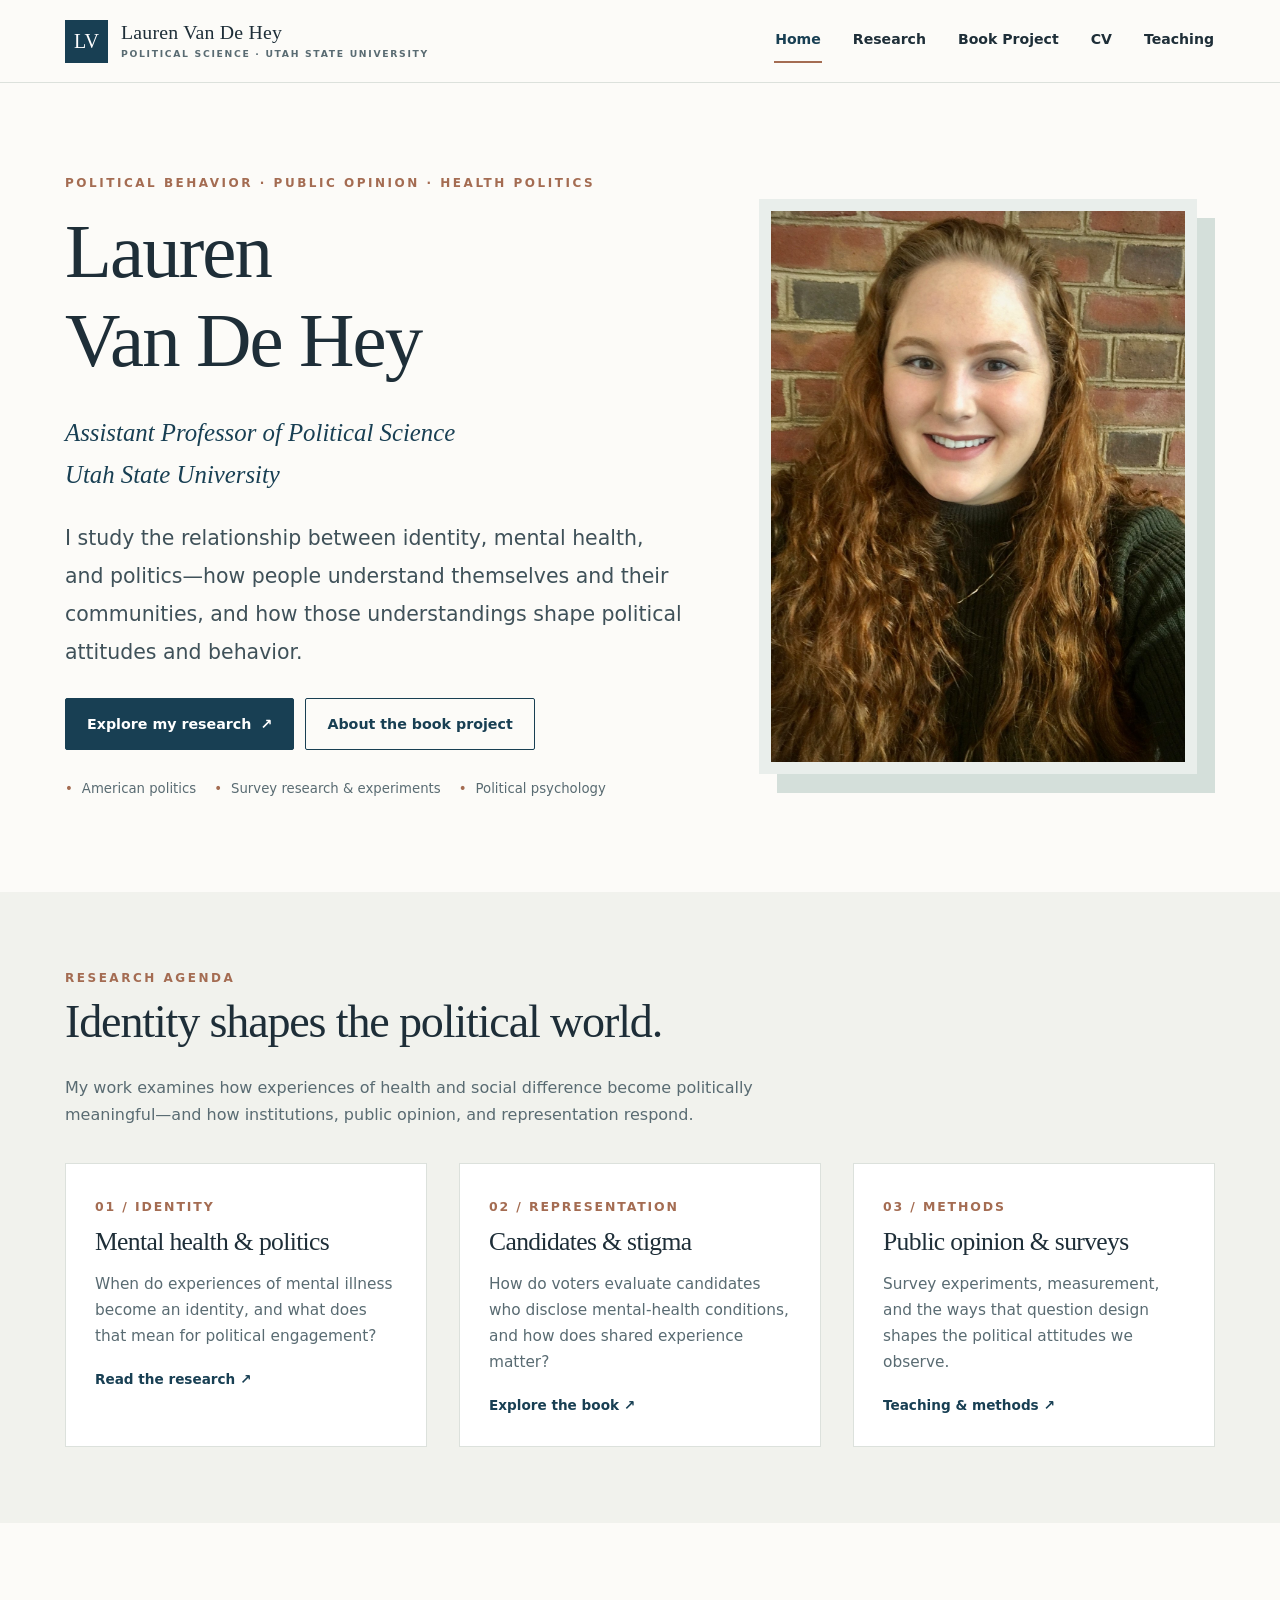
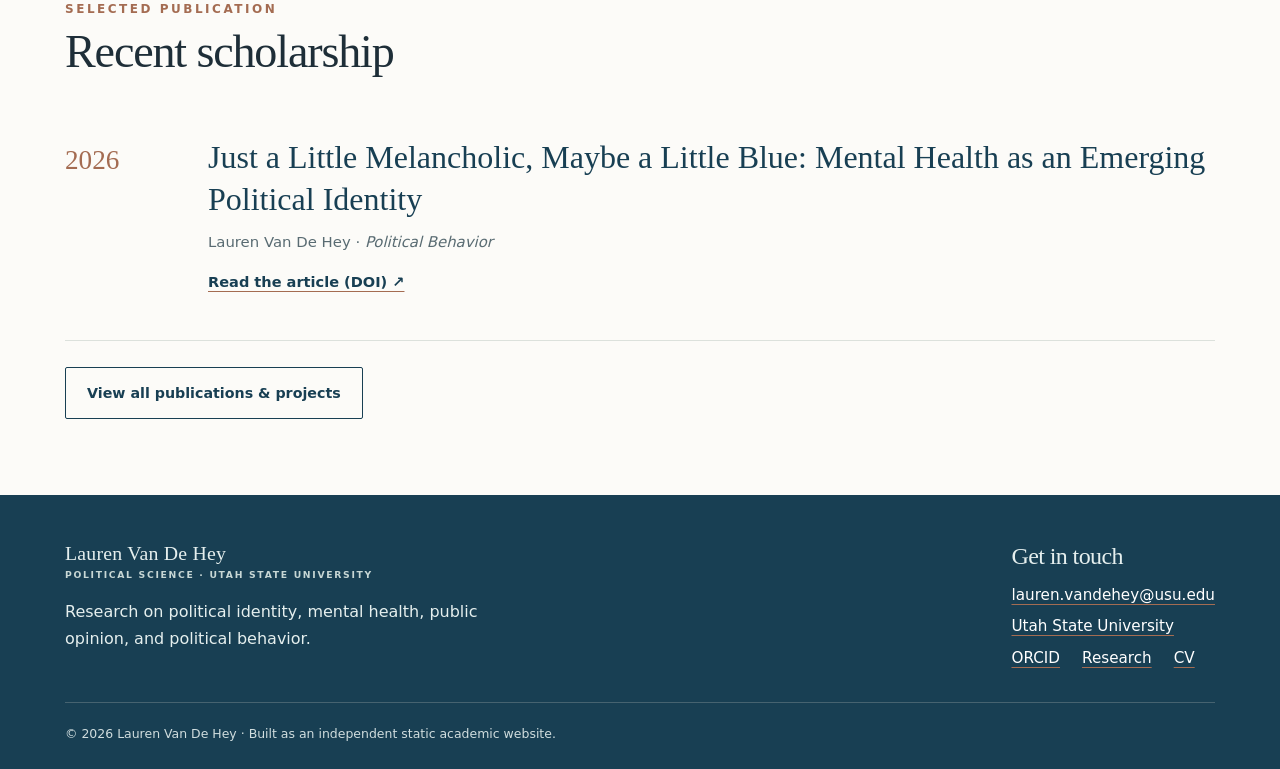
==== index.html @ f33ff1f8 "Add files via upload" ====
<!doctype html>
<html lang="en"><head>
<meta charset="utf-8"><meta name="viewport" content="width=device-width,initial-scale=1">
<title>Home | Lauren Van De Hey</title>
<meta name="description" content="Lauren Van De Hey, Assistant Professor of Political Science at Utah State University. Research on mental health, political identity, and public opinion.">
<meta name="robots" content="index,follow,max-image-preview:large">
<link rel="canonical" href="https://laurenvandehey.com/">
<meta property="og:type" content="website"><meta property="og:title" content="Home | Lauren Van De Hey"><meta property="og:description" content="Lauren Van De Hey, Assistant Professor of Political Science at Utah State University. Research on mental health, political identity, and public opinion."><meta property="og:url" content="https://laurenvandehey.com/">
<meta property="og:image" content="https://laurenvandehey.com/assets/lauren-vandehey-portrait.jpg">
<meta property="og:image:alt" content="Portrait of Lauren Van De Hey">
<meta name="twitter:card" content="summary_large_image">
<meta name="theme-color" content="#183f53">
<link rel="icon" href="assets/favicon.svg" type="image/svg+xml">
<link rel="stylesheet" href="assets/styles.css">
<script type="application/ld+json">{"@context":"https://schema.org","@type":"Person","name":"Lauren Van De Hey","jobTitle":"Assistant Professor of Political Science","affiliation":{"@type":"Organization","name":"Utah State University","url":"https://www.usu.edu/"},"url":"https://laurenvandehey.com/","image":"https://laurenvandehey.com/assets/lauren-vandehey-portrait.jpg","sameAs":["https://orcid.org/0009-0009-2300-9853"]}</script>
<script defer src="assets/site.js"></script></head><body>
<a class="skip" href="#main">Skip to main content</a>
<header class="site-header"><div class="container head-inner">
<a class="brand" href="index.html" aria-label="Lauren Van De Hey homepage"><span class="monogram">LV</span><span class="wordmark">Lauren Van De Hey<small>Political science · Utah State University</small></span></a>
<button class="menu-toggle" aria-expanded="false" aria-controls="main-nav">Menu ☰</button><nav class="nav" id="main-nav" aria-label="Main navigation"><a href="index.html" aria-current="page">Home</a>
<a href="research.html">Research</a>
<a href="book.html">Book Project</a>
<a href="cv.html">CV</a>
<a href="teaching.html">Teaching</a></nav>
</div></header><main id="main"><section class="hero"><div class="container hero-grid"><div>
<div class="eyebrow">Political behavior · Public opinion · Health politics</div>
<h1>Lauren<br>Van De Hey</h1>
<p class="tagline">Assistant Professor of Political Science<br>Utah State University</p>
<p class="lead">I study the relationship between identity, mental health, and politics—how people understand themselves and their communities, and how those understandings shape political attitudes and behavior.</p>
<div class="actions"><a href="research.html" class="button">Explore my research <span aria-hidden="true">↗</span></a><a href="book.html" class="button outline">About the book project</a></div>
<div class="hero-meta"><span>American politics</span><span>Survey research &amp; experiments</span><span>Political psychology</span></div></div>
<div class="portrait-shell"><img src="assets/lauren-vandehey-portrait.jpg" alt="Lauren Van De Hey, Assistant Professor of Political Science at Utah State University" width="1360" height="1812" loading="eager" decoding="async" fetchpriority="high"></div>
</div></section>
<section class="section tint"><div class="container"><div class="section-heading"><div class="eyebrow">Research agenda</div><h2>Identity shapes the political world.</h2><p>My work examines how experiences of health and social difference become politically meaningful—and how institutions, public opinion, and representation respond.</p></div>
<div class="columns cols3"><article class="tile"><span class="number">01 / IDENTITY</span><h3>Mental health &amp; politics</h3><p>When do experiences of mental illness become an identity, and what does that mean for political engagement?</p><a class="more" href="research.html">Read the research ↗</a></article><article class="tile"><span class="number">02 / REPRESENTATION</span><h3>Candidates &amp; stigma</h3><p>How do voters evaluate candidates who disclose mental-health conditions, and how does shared experience matter?</p><a class="more" href="book.html">Explore the book ↗</a></article><article class="tile"><span class="number">03 / METHODS</span><h3>Public opinion &amp; surveys</h3><p>Survey experiments, measurement, and the ways that question design shapes the political attitudes we observe.</p><a class="more" href="teaching.html">Teaching &amp; methods ↗</a></article></div></div></section>
<section class="section"><div class="container"><div class="section-heading"><div class="eyebrow">Selected publication</div><h2>Recent scholarship</h2></div><div class="publication"><div class="pub-year">2026</div><div><div class="pub-title">Just a Little Melancholic, Maybe a Little Blue: Mental Health as an Emerging Political Identity</div><p class="pub-authors">Lauren Van De Hey · <em>Political Behavior</em></p><p class="pub-meta"><a href="https://doi.org/10.1007/s11109-025-10118-3" target="_blank" rel="noopener noreferrer">Read the article (DOI) ↗</a></p></div></div><div class="actions"><a class="button outline" href="research.html">View all publications &amp; projects</a></div></div></section></main>
<footer class="foot"><div class="container"><div class="foot-grid"><div><div class="wordmark">Lauren Van De Hey<small>Political science · Utah State University</small></div><p style="max-width:440px;margin-top:18px">Research on political identity, mental health, public opinion, and political behavior.</p></div><div class="contact"><h3>Get in touch</h3><p><a href="mailto:lauren.vandehey@usu.edu">lauren.vandehey@usu.edu</a></p><p><a href="https://www.usu.edu/" target="_blank" rel="noopener noreferrer">Utah State University</a></p><div class="foot-links"><a href="https://orcid.org/0009-0009-2300-9853">ORCID</a><a href="research.html">Research</a><a href="cv.html">CV</a></div></div></div><div class="foot-bottom">© 2026 Lauren Van De Hey · Built as an independent static academic website.</div></div></footer>
</body></html>
---- assets/styles.css ----
/* Accessible static academic site — no fonts, packages, trackers or build process required. */
:root{--ink:#1e2e38;--blue:#183f53;--accent:#a46c52;--muted:#596b72;--paper:#fcfbf8;--cream:#f1f2ed;--edge:#dce1dc;--white:#fff;--width:1150px}
*{box-sizing:border-box}html{scroll-behavior:smooth}body{margin:0;color:var(--ink);background:var(--paper);font-family:system-ui,-apple-system,BlinkMacSystemFont,'Segoe UI',sans-serif;line-height:1.7;-webkit-font-smoothing:antialiased}
a{color:var(--blue);text-decoration-color:var(--accent);text-underline-offset:4px}a:hover{text-decoration-thickness:2px}
a:focus-visible,button:focus-visible{outline:3px solid var(--accent);outline-offset:4px}img{max-width:100%;display:block}button{font:inherit}h1,h2,h3,.wordmark,.quote{font-family:Georgia,'Times New Roman',serif;font-weight:400;line-height:1.15}h1,h2,h3{letter-spacing:-.025em}h1{font-size:clamp(3rem,6vw,5.75rem);margin:.2em 0 .35em}h2{font-size:clamp(2rem,3.6vw,3.25rem);margin:.15em 0 .55em}h3{font-size:clamp(1.35rem,2vw,1.8rem);margin:.3em 0 .55em}p{margin:0 0 1em}section{scroll-margin-top:110px}
.container{width:min(var(--width),calc(100% - 48px));margin-inline:auto}.skip{position:absolute;left:10px;top:-100px;z-index:500;background:var(--white);padding:10px}.skip:focus{top:10px}.site-header{position:sticky;top:0;background:rgba(252,251,248,.96);border-bottom:1px solid var(--edge);z-index:100;backdrop-filter:blur(16px)}.head-inner{min-height:82px;display:flex;align-items:center;justify-content:space-between;gap:22px}.brand{display:flex;align-items:center;gap:13px;text-decoration:none;color:var(--ink)}.monogram{width:43px;height:43px;display:grid;place-items:center;background:var(--blue);color:white;font-family:Georgia,serif;font-size:20px}.wordmark{font-size:1.24rem;line-height:1.1;letter-spacing:.01em}.wordmark small{display:block;font-family:system-ui,sans-serif;font-size:.58rem;letter-spacing:.18em;text-transform:uppercase;font-weight:650;color:var(--muted);margin-top:5px}.nav{display:flex;gap:clamp(12px,2.6vw,30px);align-items:center}.nav a{font-size:.88rem;font-weight:600;text-decoration:none;color:var(--ink);white-space:nowrap;padding:9px 1px;border-bottom:2px solid transparent}.nav a[aria-current=page],.nav a:hover{color:var(--blue);border-color:var(--accent)}.menu-toggle{display:none;border:1px solid var(--edge);padding:9px 12px;border-radius:5px;background:var(--paper);color:var(--ink)}
.eyebrow{font-size:.75rem;letter-spacing:.21em;font-weight:750;color:var(--accent);text-transform:uppercase}.lead{font-size:clamp(1.06rem,1.7vw,1.28rem);line-height:1.85;color:#3f5159;max-width:660px}.actions{display:flex;gap:11px;flex-wrap:wrap;margin-top:26px}.button{display:inline-flex;align-items:center;justify-content:center;gap:9px;padding:13px 21px;border-radius:2px;border:1px solid var(--blue);color:white;background:var(--blue);font-weight:650;font-size:.89rem;text-decoration:none;cursor:pointer}.button.outline{color:var(--blue);background:transparent}.button:hover{filter:brightness(1.12)}.hero{padding:clamp(46px,7vw,104px) 0 92px}.hero-grid{display:grid;grid-template-columns:minmax(0,1.15fr) minmax(280px,.85fr);align-items:center;gap:clamp(35px,6vw,85px)}.hero h1{max-width:640px}.hero .tagline{margin:0 0 24px;color:var(--blue);font-family:Georgia,serif;font-style:italic;font-size:clamp(1.2rem,2.1vw,1.55rem)}.portrait-shell{background:#dfe6e5;position:relative;border:12px solid #e9eeeb;box-shadow:18px 19px 0 #d4dfda;margin-right:18px;min-height:480px}.portrait-shell img{width:100%;height:100%;min-height:455px;object-fit:cover;object-position:center 18%}.portrait-label{position:absolute;bottom:0;left:0;right:0;padding:11px;background:rgba(24,63,83,.91);color:white;font-size:.72rem;letter-spacing:.025em;text-align:center}.hero-meta{display:flex;flex-wrap:wrap;gap:18px;margin-top:28px;font-size:.83rem;color:var(--muted)}.hero-meta span:before{content:'•';color:var(--accent);margin-right:9px}
.section{padding:76px 0}.section.tint{background:var(--cream)}.section-heading{max-width:770px;margin-bottom:35px}.section-heading p{color:var(--muted)}.intro{padding:76px 0 52px;border-bottom:1px solid var(--edge)}.intro h1{font-size:clamp(2.9rem,5.4vw,5rem)}.intro .lead{max-width:840px}.columns{display:grid;grid-template-columns:1fr 1fr;gap:32px}.cols3{grid-template-columns:repeat(3,1fr)}.tile{border:1px solid var(--edge);background:var(--white);padding:28px 29px;min-width:0}.tile .number{font:600 .78rem system-ui,sans-serif;color:var(--accent);letter-spacing:.15em}.tile p{color:var(--muted);font-size:.96rem}.more{font-size:.85rem;font-weight:750;text-decoration:none}.publication{border-bottom:1px solid var(--edge);padding:23px 0 30px;display:grid;grid-template-columns:115px minmax(0,1fr);gap:28px}.publication:first-child{border-top:1px solid var(--edge)}.pub-year{color:var(--accent);font-family:Georgia,serif;font-size:1.7rem}.pub-title{font:400 clamp(1.4rem,2.8vw,2rem)/1.3 Georgia,serif;color:var(--blue);margin-bottom:10px}.pub-authors{font-size:.93rem;color:var(--muted)}.pub-meta{font-size:.91rem;margin-top:11px}.pub-meta a{font-weight:650}.list-clean{list-style:none;margin:0;padding:0}.work{border-left:3px solid var(--accent);padding:7px 0 8px 23px;margin:0 0 27px}.work h3{font-size:1.42rem;margin:0 0 6px}.work p{max-width:780px;color:var(--muted);margin:0}.chapter{display:grid;grid-template-columns:95px minmax(0,1fr);gap:22px;border-top:1px solid var(--edge);padding:31px 0}.chapter .num{font:400 2.1rem Georgia,serif;color:var(--accent)}.chapter p{color:var(--muted);max-width:830px}.note{border-left:3px solid var(--accent);background:#fff;padding:20px 25px;margin:28px 0}.quote{font-size:clamp(1.5rem,2.6vw,2.15rem);color:var(--blue);border-left:3px solid var(--accent);padding-left:24px;max-width:850px;margin:24px 0 8px}.cv-section{margin:0 0 45px}.cv-section h2{font-size:1.85rem;border-bottom:1px solid var(--edge);padding-bottom:15px}.cv-row{display:grid;grid-template-columns:115px 1fr;gap:20px;padding:13px 0}.cv-date{font-weight:700;color:var(--muted);font-size:.91rem}.cv-row strong{font-size:1.01rem}.muted{color:var(--muted)}.quiet-list{padding-left:1.25rem;color:var(--muted)}.quiet-list li{padding-bottom:9px}.foot{background:var(--blue);color:#e5efee;padding:48px 0 25px;margin-top:0}.foot-grid{display:flex;justify-content:space-between;gap:30px;align-items:start}.foot a{color:white}.foot .wordmark small{color:#c7d7d5}.foot-bottom{border-top:1px solid #466370;padding-top:20px;margin-top:30px;font-size:.78rem;color:#d0ddde}.foot-links{display:flex;gap:22px;flex-wrap:wrap}.contact{font-size:.95rem}.contact h3{margin:0 0 12px;font-size:1.5rem}.contact p{margin-bottom:6px}.breadcrumbs{font-size:.8rem;color:var(--muted);margin-bottom:8px}.breadcrumbs a{text-decoration:none} .chips{display:flex;flex-wrap:wrap;gap:9px}.chip{padding:5px 12px;border:1px solid #bfcac8;border-radius:50px;font-size:.8rem;color:var(--blue)}
@media(max-width:790px){.head-inner{min-height:72px}.menu-toggle{display:block}.nav{display:none;position:absolute;top:72px;left:0;right:0;background:var(--paper);padding:14px 24px 20px;border-bottom:1px solid var(--edge);box-shadow:0 10px 24px #172e3216;flex-direction:column;align-items:stretch;gap:0}.nav.open{display:flex}.nav a{padding:12px 3px}.hero-grid{grid-template-columns:1fr;gap:38px}.portrait-shell{max-width:470px;margin:0 auto 15px;width:calc(100% - 20px)}.portrait-shell,.portrait-shell img{min-height:300px}.columns,.cols3{grid-template-columns:1fr}.foot-grid{flex-direction:column}.section{padding:56px 0}.hero{padding:49px 0 66px}}
@media(max-width:520px){.container{width:calc(100% - 34px)}.wordmark{font-size:1.05rem}.wordmark small{font-size:.51rem}.monogram{width:36px;height:36px}.hero h1{font-size:3.1rem}.portrait-shell{border-width:7px}.portrait-shell img{min-height:370px}.publication,.chapter,.cv-row{grid-template-columns:1fr;gap:4px}.pub-year{font-size:1.25rem}.tile{padding:22px}.foot-links{gap:14px}}
@media print{.site-header,.menu-toggle,.actions,.foot,.portrait-label{display:none!important}body{color:black;background:white}.container{width:100%}.intro,.section{padding:15px 0}.tile{break-inside:avoid}.cv-section{break-inside:avoid}}
@media(prefers-reduced-motion:reduce){html{scroll-behavior:auto}}
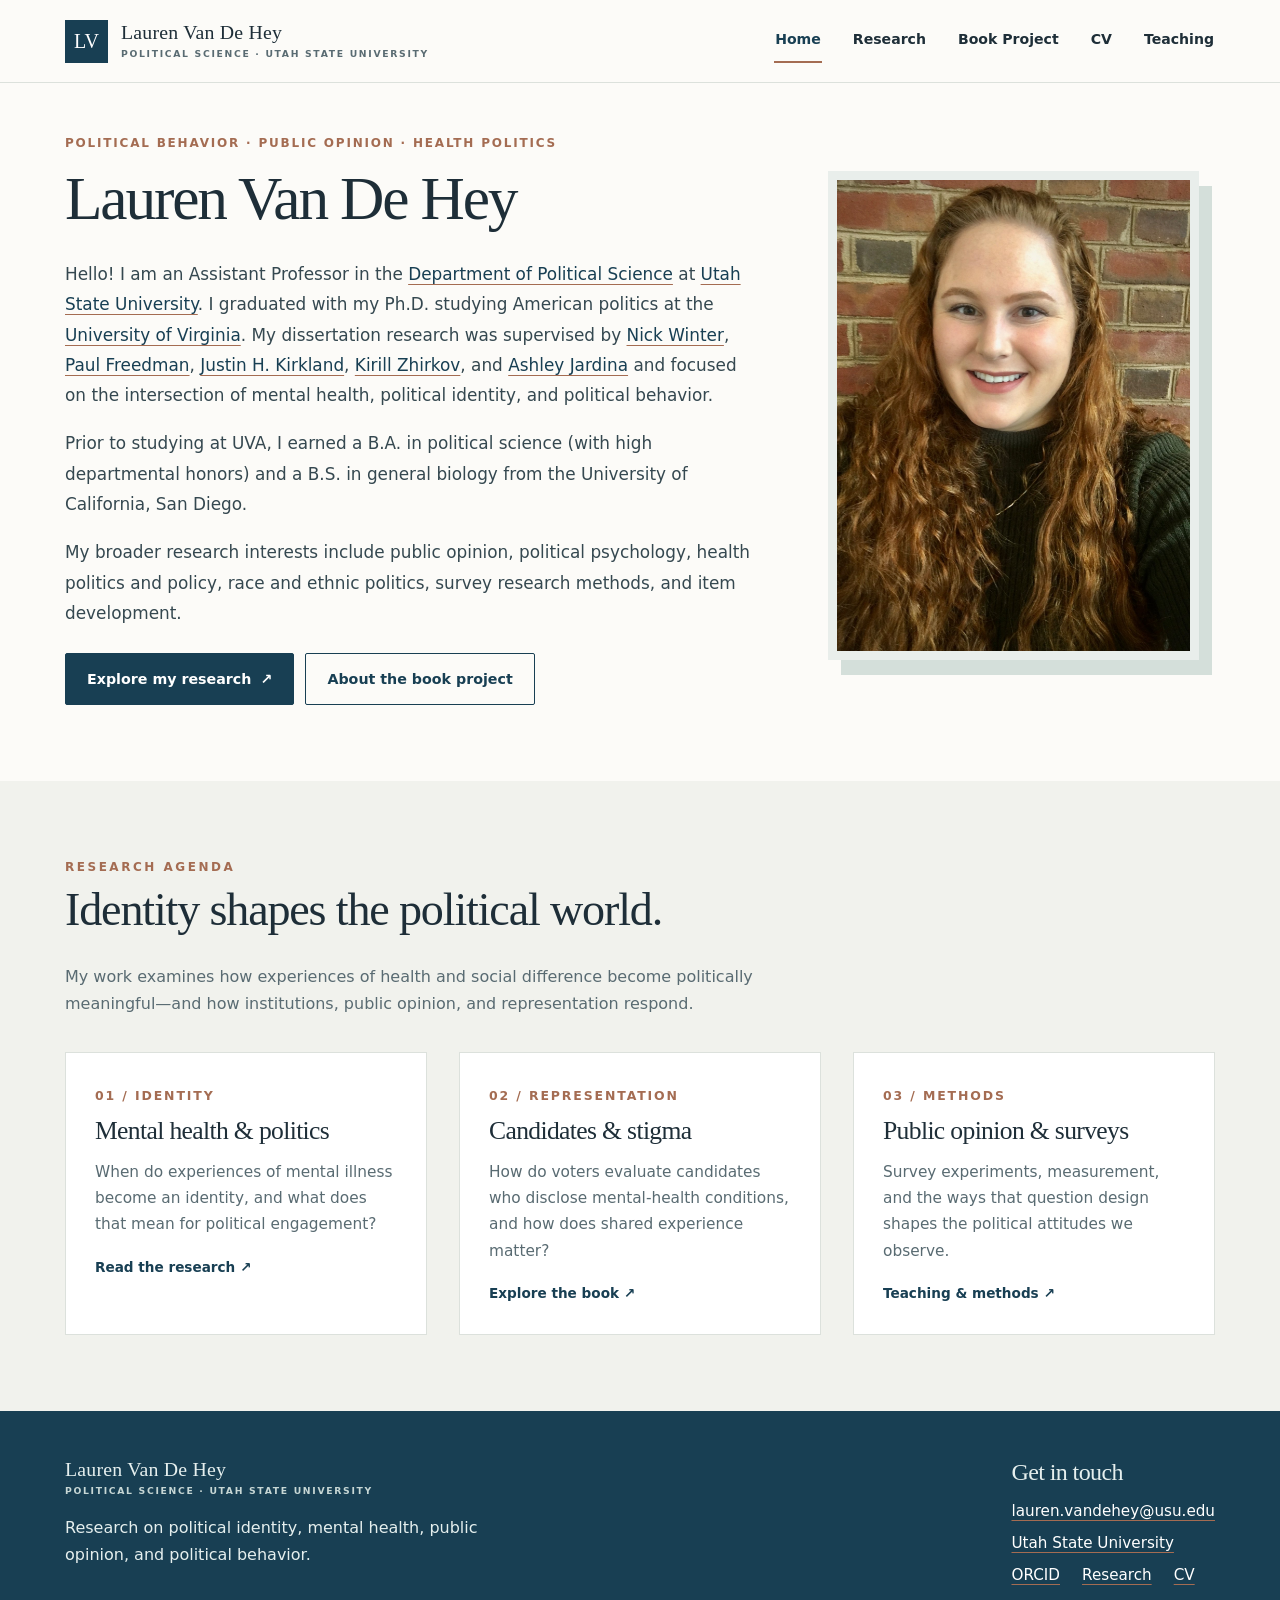
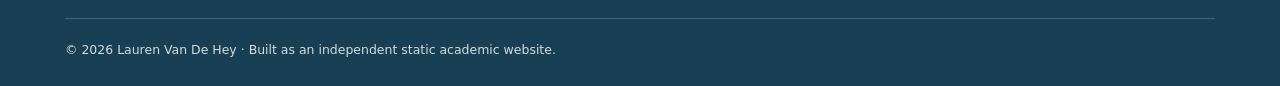
==== commit 1a069c33: "Add files via upload" ====
--- a/index.html
+++ b/index.html
@@ -22,17 +22,20 @@
 <a href="book.html">Book Project</a>
 <a href="cv.html">CV</a>
 <a href="teaching.html">Teaching</a></nav>
-</div></header><main id="main"><section class="hero"><div class="container hero-grid"><div>
+</div></header><main id="main">
+<section class="hero home-hero"><div class="container hero-grid">
+<div class="home-bio">
 <div class="eyebrow">Political behavior · Public opinion · Health politics</div>
-<h1>Lauren<br>Van De Hey</h1>
-<p class="tagline">Assistant Professor of Political Science<br>Utah State University</p>
-<p class="lead">I study the relationship between identity, mental health, and politics—how people understand themselves and their communities, and how those understandings shape political attitudes and behavior.</p>
+<h1>Lauren Van De Hey</h1>
+<div class="bio-copy"><p>Hello! I am an Assistant Professor in the <a href="https://chass.usu.edu/political-science/">Department of Political Science</a> at <a href="https://www.usu.edu/">Utah State University</a>. I graduated with my Ph.D. studying American politics at the <a href="https://www.virginia.edu/">University of Virginia</a>. My dissertation research was supervised by <a href="https://www.nicholasjgwinter.com/">Nick Winter</a>, <a href="https://politics.virginia.edu/freedman">Paul Freedman</a>, <a href="https://jhkirkla.com/">Justin H. Kirkland</a>, <a href="https://kirillzhirkov.me/">Kirill Zhirkov</a>, and <a href="https://batten.virginia.edu/people/ashley-jardina">Ashley Jardina</a> and focused on the intersection of mental health, political identity, and political behavior.</p>
+<p>Prior to studying at UVA, I earned a B.A. in political science (with high departmental honors) and a B.S. in general biology from the University of California, San Diego.</p>
+<p>My broader research interests include public opinion, political psychology, health politics and policy, race and ethnic politics, survey research methods, and item development.</p></div>
 <div class="actions"><a href="research.html" class="button">Explore my research <span aria-hidden="true">↗</span></a><a href="book.html" class="button outline">About the book project</a></div>
-<div class="hero-meta"><span>American politics</span><span>Survey research &amp; experiments</span><span>Political psychology</span></div></div>
+</div>
 <div class="portrait-shell"><img src="assets/lauren-vandehey-portrait.jpg" alt="Lauren Van De Hey, Assistant Professor of Political Science at Utah State University" width="1360" height="1812" loading="eager" decoding="async" fetchpriority="high"></div>
 </div></section>
 <section class="section tint"><div class="container"><div class="section-heading"><div class="eyebrow">Research agenda</div><h2>Identity shapes the political world.</h2><p>My work examines how experiences of health and social difference become politically meaningful—and how institutions, public opinion, and representation respond.</p></div>
 <div class="columns cols3"><article class="tile"><span class="number">01 / IDENTITY</span><h3>Mental health &amp; politics</h3><p>When do experiences of mental illness become an identity, and what does that mean for political engagement?</p><a class="more" href="research.html">Read the research ↗</a></article><article class="tile"><span class="number">02 / REPRESENTATION</span><h3>Candidates &amp; stigma</h3><p>How do voters evaluate candidates who disclose mental-health conditions, and how does shared experience matter?</p><a class="more" href="book.html">Explore the book ↗</a></article><article class="tile"><span class="number">03 / METHODS</span><h3>Public opinion &amp; surveys</h3><p>Survey experiments, measurement, and the ways that question design shapes the political attitudes we observe.</p><a class="more" href="teaching.html">Teaching &amp; methods ↗</a></article></div></div></section>
-<section class="section"><div class="container"><div class="section-heading"><div class="eyebrow">Selected publication</div><h2>Recent scholarship</h2></div><div class="publication"><div class="pub-year">2026</div><div><div class="pub-title">Just a Little Melancholic, Maybe a Little Blue: Mental Health as an Emerging Political Identity</div><p class="pub-authors">Lauren Van De Hey · <em>Political Behavior</em></p><p class="pub-meta"><a href="https://doi.org/10.1007/s11109-025-10118-3" target="_blank" rel="noopener noreferrer">Read the article (DOI) ↗</a></p></div></div><div class="actions"><a class="button outline" href="research.html">View all publications &amp; projects</a></div></div></section></main>
+</main>
 <footer class="foot"><div class="container"><div class="foot-grid"><div><div class="wordmark">Lauren Van De Hey<small>Political science · Utah State University</small></div><p style="max-width:440px;margin-top:18px">Research on political identity, mental health, public opinion, and political behavior.</p></div><div class="contact"><h3>Get in touch</h3><p><a href="mailto:lauren.vandehey@usu.edu">lauren.vandehey@usu.edu</a></p><p><a href="https://www.usu.edu/" target="_blank" rel="noopener noreferrer">Utah State University</a></p><div class="foot-links"><a href="https://orcid.org/0009-0009-2300-9853">ORCID</a><a href="research.html">Research</a><a href="cv.html">CV</a></div></div></div><div class="foot-bottom">© 2026 Lauren Van De Hey · Built as an independent static academic website.</div></div></footer>
 </body></html>
--- a/assets/styles.css
+++ b/assets/styles.css
@@ -10,3 +10,42 @@
 @media(max-width:520px){.container{width:calc(100% - 34px)}.wordmark{font-size:1.05rem}.wordmark small{font-size:.51rem}.monogram{width:36px;height:36px}.hero h1{font-size:3.1rem}.portrait-shell{border-width:7px}.portrait-shell img{min-height:370px}.publication,.chapter,.cv-row{grid-template-columns:1fr;gap:4px}.pub-year{font-size:1.25rem}.tile{padding:22px}.foot-links{gap:14px}}
 @media print{.site-header,.menu-toggle,.actions,.foot,.portrait-label{display:none!important}body{color:black;background:white}.container{width:100%}.intro,.section{padding:15px 0}.tile{break-inside:avoid}.cv-section{break-inside:avoid}}
 @media(prefers-reduced-motion:reduce){html{scroll-behavior:auto}}
+
+
+/* November 2026: narrative-first homepage and more balanced book/teaching layouts. */
+.home-hero{padding:clamp(28px,4vw,52px) 0 clamp(48px,6vw,76px)}
+.home-hero .hero-grid{grid-template-columns:minmax(0,1.55fr) minmax(240px,.85fr);align-items:start;gap:clamp(26px,4.5vw,62px)}
+.home-bio{min-width:0;container-type:inline-size}
+.home-bio .eyebrow{letter-spacing:.15em;line-height:1.5;margin-bottom:12px}
+.home-hero h1{font-size:clamp(1.85rem,8.7cqi,4.3rem);white-space:nowrap;max-width:none;letter-spacing:-.035em;margin:0 0 26px;line-height:1.12}
+.bio-copy{font-size:clamp(1rem,1.32vw,1.11rem);line-height:1.8;max-width:690px;color:#354850}
+.bio-copy p{margin-bottom:1.05em}
+.home-hero .portrait-shell{min-height:0;max-width:390px;margin:12px 16px 20px auto;align-self:center;width:calc(100% - 16px);border:9px solid #e9eeeb;box-shadow:13px 15px 0 #d4dfda}
+.home-hero .portrait-shell img{min-height:0;width:100%;height:auto;aspect-ratio:auto;object-fit:contain}
+.home-hero .actions{margin-top:24px}
+.centered-intro{text-align:center;padding:48px 0 42px}
+.centered-intro .lead{margin:18px auto 0;max-width:780px}
+.centered-intro .breadcrumbs{margin-bottom:14px}
+.book-intro h1{max-width:900px;margin:12px auto 24px;font-size:clamp(2.4rem,4.75vw,4.3rem)}
+.book-narrative{padding:48px 0 70px}
+.reading-column{max-width:800px}
+.reading-column>h2,.book-section-heading{text-align:center}
+.book-section-heading{margin:52px 0 26px}
+.book-chapter{border-top:1px solid var(--edge);padding:32px 0 22px}
+.book-chapter h3{text-align:center;margin:8px auto 22px;font-size:clamp(1.55rem,2.5vw,2rem);max-width:680px;color:var(--blue)}
+.book-chapter .chapter-kicker{text-align:center;letter-spacing:.15em}
+.book-narrative p{font-size:1.04rem;line-height:1.85;color:#354850;margin-bottom:1.1em}
+.book-chapter .chapter-link{text-align:center;font-size:.9rem;margin-top:22px}
+.teaching-main{text-align:center}
+.teaching-main .section{padding:48px 0 60px}
+.teaching-main .section-heading{margin:0 auto 30px}
+.teaching-courses{grid-template-columns:repeat(3,minmax(0,1fr));gap:22px;max-width:1100px;margin:0 auto}
+.teaching-courses .tile{display:flex;flex-direction:column;align-items:center;justify-content:center;padding:26px 23px;min-height:215px}
+.teaching-courses .tile h3{margin:13px 0 12px}
+.teaching-courses .tile p{margin:0;max-width:34ch}
+.teaching-approach{max-width:740px;margin:auto;font-size:1.04rem;color:#354850}
+@media(max-width:950px){.teaching-courses{grid-template-columns:repeat(2,minmax(0,1fr))}}
+@media(max-width:790px){.home-hero .hero-grid{grid-template-columns:1fr;gap:28px}.home-hero .portrait-shell{margin:0 auto 12px;width:calc(100% - 16px);max-width:340px}.home-hero h1{font-size:clamp(1.7rem,8.7cqi,3.6rem)}.home-hero{padding-top:28px}.book-narrative{padding-top:36px}}
+@media(max-width:520px){.home-bio .eyebrow{font-size:.66rem;letter-spacing:.09em}.home-hero h1{font-size:clamp(1.65rem,8.7cqi,2.7rem);margin-bottom:20px}.teaching-courses{grid-template-columns:1fr;gap:15px}.teaching-courses .tile{min-height:0;padding:23px 17px}.book-chapter{padding:25px 0 16px}.book-section-heading{margin-top:38px}.centered-intro{padding-top:35px}}
+
+.book-intro h1,.centered-intro .lead,.book-chapter h3{text-wrap:balance}
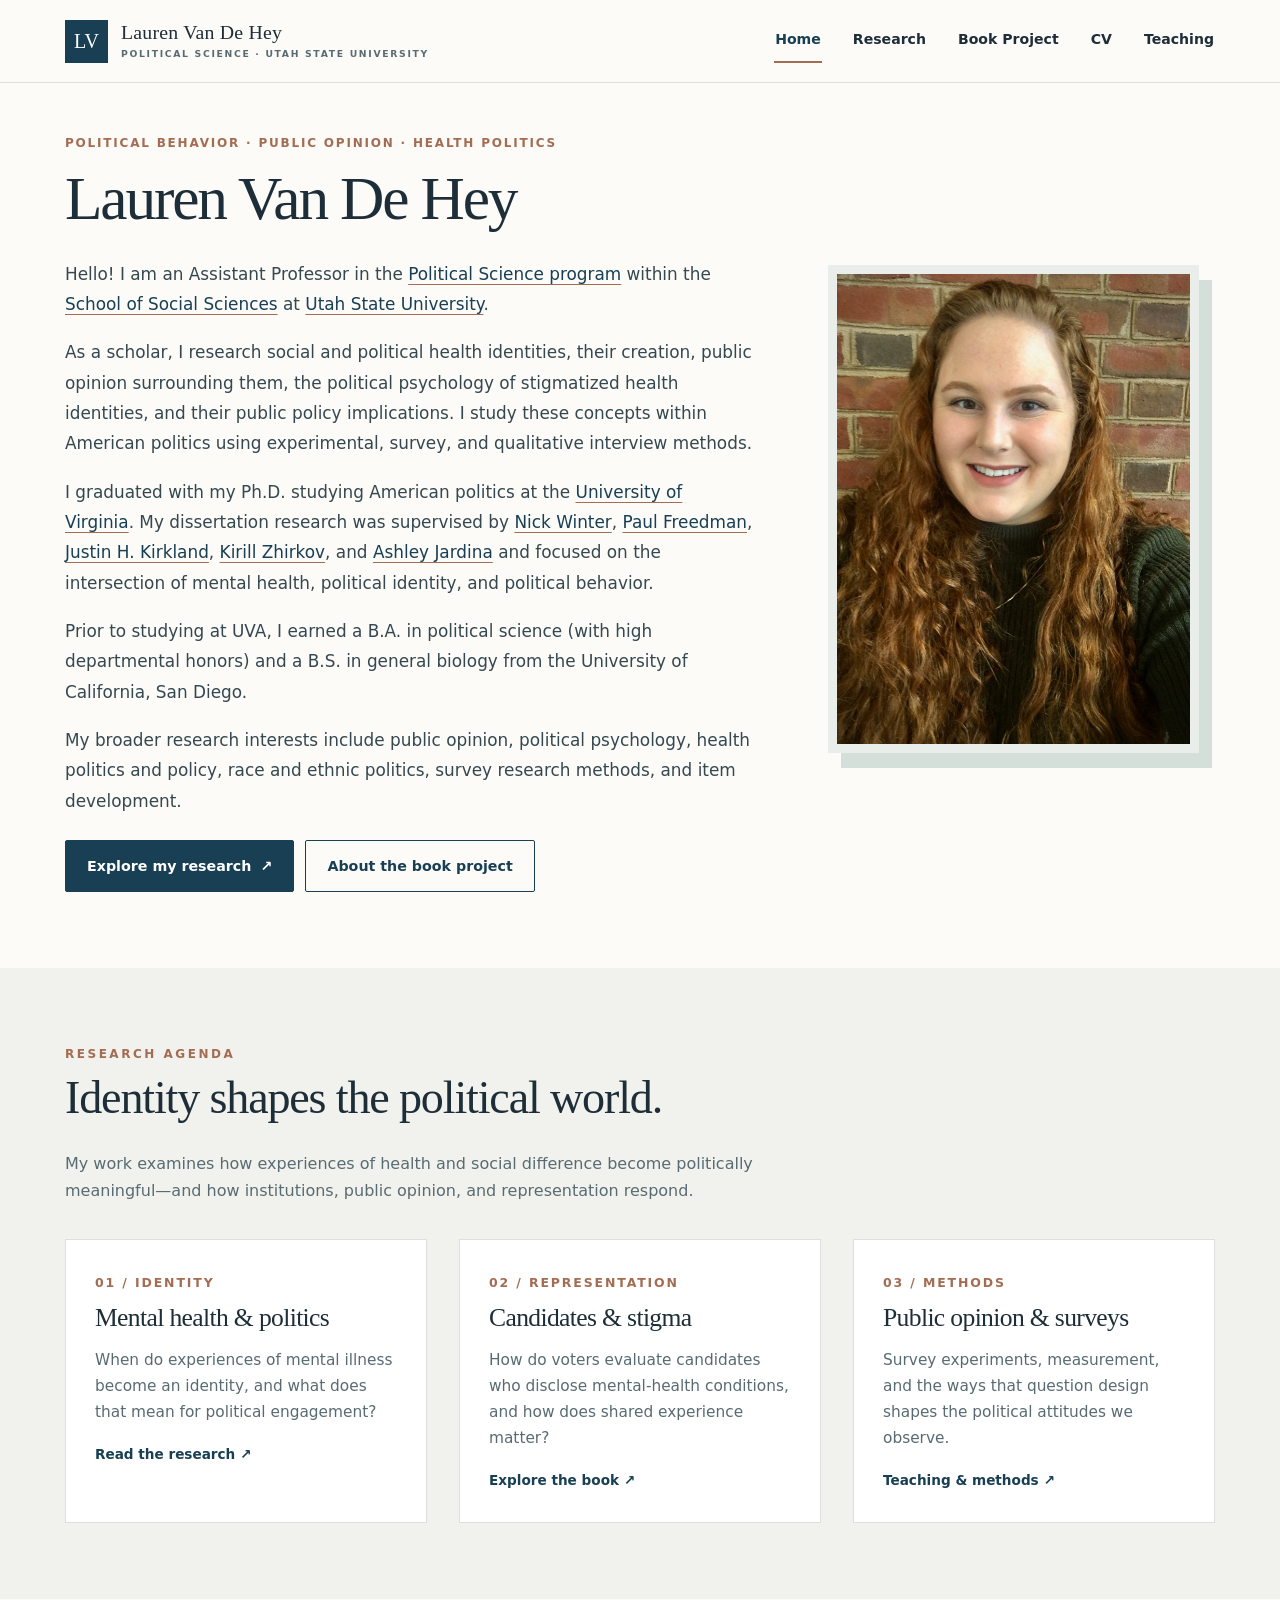
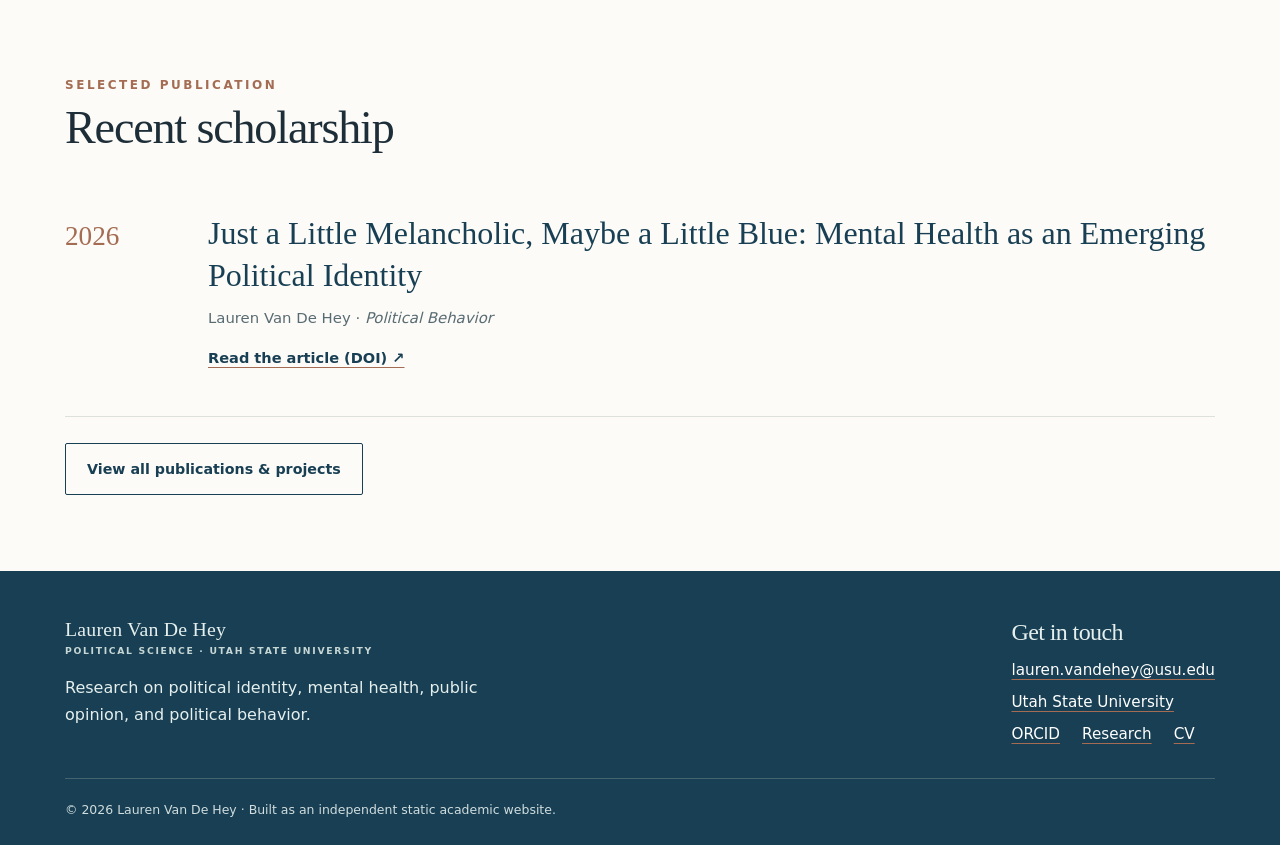
==== commit 1a5a0556: "Add files via upload" ====
--- a/index.html
+++ b/index.html
@@ -27,7 +27,9 @@
 <div class="home-bio">
 <div class="eyebrow">Political behavior · Public opinion · Health politics</div>
 <h1>Lauren Van De Hey</h1>
-<div class="bio-copy"><p>Hello! I am an Assistant Professor in the <a href="https://chass.usu.edu/political-science/">Department of Political Science</a> at <a href="https://www.usu.edu/">Utah State University</a>. I graduated with my Ph.D. studying American politics at the <a href="https://www.virginia.edu/">University of Virginia</a>. My dissertation research was supervised by <a href="https://www.nicholasjgwinter.com/">Nick Winter</a>, <a href="https://politics.virginia.edu/freedman">Paul Freedman</a>, <a href="https://jhkirkla.com/">Justin H. Kirkland</a>, <a href="https://kirillzhirkov.me/">Kirill Zhirkov</a>, and <a href="https://batten.virginia.edu/people/ashley-jardina">Ashley Jardina</a> and focused on the intersection of mental health, political identity, and political behavior.</p>
+<div class="bio-copy"><p>Hello! I am an Assistant Professor in the <a href="https://catalog.usu.edu/programs/POLS">Political Science program</a> within the <a href="https://artsci.usu.edu/social-sciences/">School of Social Sciences</a> at <a href="https://www.usu.edu/">Utah State University</a>.</p>
+<p>As a scholar, I research social and political health identities, their creation, public opinion surrounding them, the political psychology of stigmatized health identities, and their public policy implications. I study these concepts within American politics using experimental, survey, and qualitative interview methods.</p>
+<p>I graduated with my Ph.D. studying American politics at the <a href="https://www.virginia.edu/">University of Virginia</a>. My dissertation research was supervised by <a href="https://www.nicholasjgwinter.com/">Nick Winter</a>, <a href="https://politics.virginia.edu/freedman">Paul Freedman</a>, <a href="https://jhkirkla.com/">Justin H. Kirkland</a>, <a href="https://kirillzhirkov.me/">Kirill Zhirkov</a>, and <a href="https://batten.virginia.edu/people/ashley-jardina">Ashley Jardina</a> and focused on the intersection of mental health, political identity, and political behavior.</p>
 <p>Prior to studying at UVA, I earned a B.A. in political science (with high departmental honors) and a B.S. in general biology from the University of California, San Diego.</p>
 <p>My broader research interests include public opinion, political psychology, health politics and policy, race and ethnic politics, survey research methods, and item development.</p></div>
 <div class="actions"><a href="research.html" class="button">Explore my research <span aria-hidden="true">↗</span></a><a href="book.html" class="button outline">About the book project</a></div>
@@ -36,6 +38,7 @@
 </div></section>
 <section class="section tint"><div class="container"><div class="section-heading"><div class="eyebrow">Research agenda</div><h2>Identity shapes the political world.</h2><p>My work examines how experiences of health and social difference become politically meaningful—and how institutions, public opinion, and representation respond.</p></div>
 <div class="columns cols3"><article class="tile"><span class="number">01 / IDENTITY</span><h3>Mental health &amp; politics</h3><p>When do experiences of mental illness become an identity, and what does that mean for political engagement?</p><a class="more" href="research.html">Read the research ↗</a></article><article class="tile"><span class="number">02 / REPRESENTATION</span><h3>Candidates &amp; stigma</h3><p>How do voters evaluate candidates who disclose mental-health conditions, and how does shared experience matter?</p><a class="more" href="book.html">Explore the book ↗</a></article><article class="tile"><span class="number">03 / METHODS</span><h3>Public opinion &amp; surveys</h3><p>Survey experiments, measurement, and the ways that question design shapes the political attitudes we observe.</p><a class="more" href="teaching.html">Teaching &amp; methods ↗</a></article></div></div></section>
+<section class="section"><div class="container"><div class="section-heading"><div class="eyebrow">Selected publication</div><h2>Recent scholarship</h2></div><div class="publication"><div class="pub-year">2026</div><div><div class="pub-title">Just a Little Melancholic, Maybe a Little Blue: Mental Health as an Emerging Political Identity</div><p class="pub-authors">Lauren Van De Hey · <em>Political Behavior</em></p><p class="pub-meta"><a href="https://doi.org/10.1007/s11109-025-10118-3" target="_blank" rel="noopener noreferrer">Read the article (DOI) ↗</a></p></div></div><div class="actions"><a class="button outline" href="research.html">View all publications &amp; projects</a></div></div></section>
 </main>
 <footer class="foot"><div class="container"><div class="foot-grid"><div><div class="wordmark">Lauren Van De Hey<small>Political science · Utah State University</small></div><p style="max-width:440px;margin-top:18px">Research on political identity, mental health, public opinion, and political behavior.</p></div><div class="contact"><h3>Get in touch</h3><p><a href="mailto:lauren.vandehey@usu.edu">lauren.vandehey@usu.edu</a></p><p><a href="https://www.usu.edu/" target="_blank" rel="noopener noreferrer">Utah State University</a></p><div class="foot-links"><a href="https://orcid.org/0009-0009-2300-9853">ORCID</a><a href="research.html">Research</a><a href="cv.html">CV</a></div></div></div><div class="foot-bottom">© 2026 Lauren Van De Hey · Built as an independent static academic website.</div></div></footer>
 </body></html>
--- a/assets/styles.css
+++ b/assets/styles.css
@@ -49,3 +49,20 @@
 @media(max-width:520px){.home-bio .eyebrow{font-size:.66rem;letter-spacing:.09em}.home-hero h1{font-size:clamp(1.65rem,8.7cqi,2.7rem);margin-bottom:20px}.teaching-courses{grid-template-columns:1fr;gap:15px}.teaching-courses .tile{min-height:0;padding:23px 17px}.book-chapter{padding:25px 0 16px}.book-section-heading{margin-top:38px}.centered-intro{padding-top:35px}}
 
 .book-intro h1,.centered-intro .lead,.book-chapter h3{text-wrap:balance}
+
+/* Centered research layout, with readable single-column publication and project entries. */
+.research-main{text-align:center}
+.research-main .chips,.research-main .actions{justify-content:center}
+.research-main .section{padding:50px 0 60px}
+.research-main .section>.container{max-width:840px}
+.research-main .section-heading{margin:0 auto 28px}
+.research-main .publication{display:block;border-top:1px solid var(--edge);border-bottom:0;padding:28px 0 30px}
+.research-main .publication:last-child{border-bottom:1px solid var(--edge)}
+.research-main .publication .pub-year{font-size:1rem;letter-spacing:.12em;margin:0 0 10px}
+.research-main .pub-title{font-size:clamp(1.45rem,2.55vw,1.9rem);max-width:780px;margin:0 auto 12px;text-wrap:balance}
+.research-main .publication article>p{max-width:730px;margin-inline:auto}
+.research-main .work{border-left:0;border-top:1px solid var(--edge);padding:29px 0;margin:0}
+.research-main .work h3{font-size:clamp(1.38rem,2.35vw,1.78rem);color:var(--blue);max-width:740px;margin:0 auto 12px;text-wrap:balance}
+.research-main .work p{max-width:720px;margin:auto;line-height:1.8}
+.research-main .work+.actions{border-top:1px solid var(--edge);padding-top:23px;margin-top:0}
+@media(max-width:520px){.research-main .section{padding:36px 0 44px}.research-main .publication,.research-main .work{padding:24px 0}.research-main .pub-meta{overflow-wrap:anywhere}}
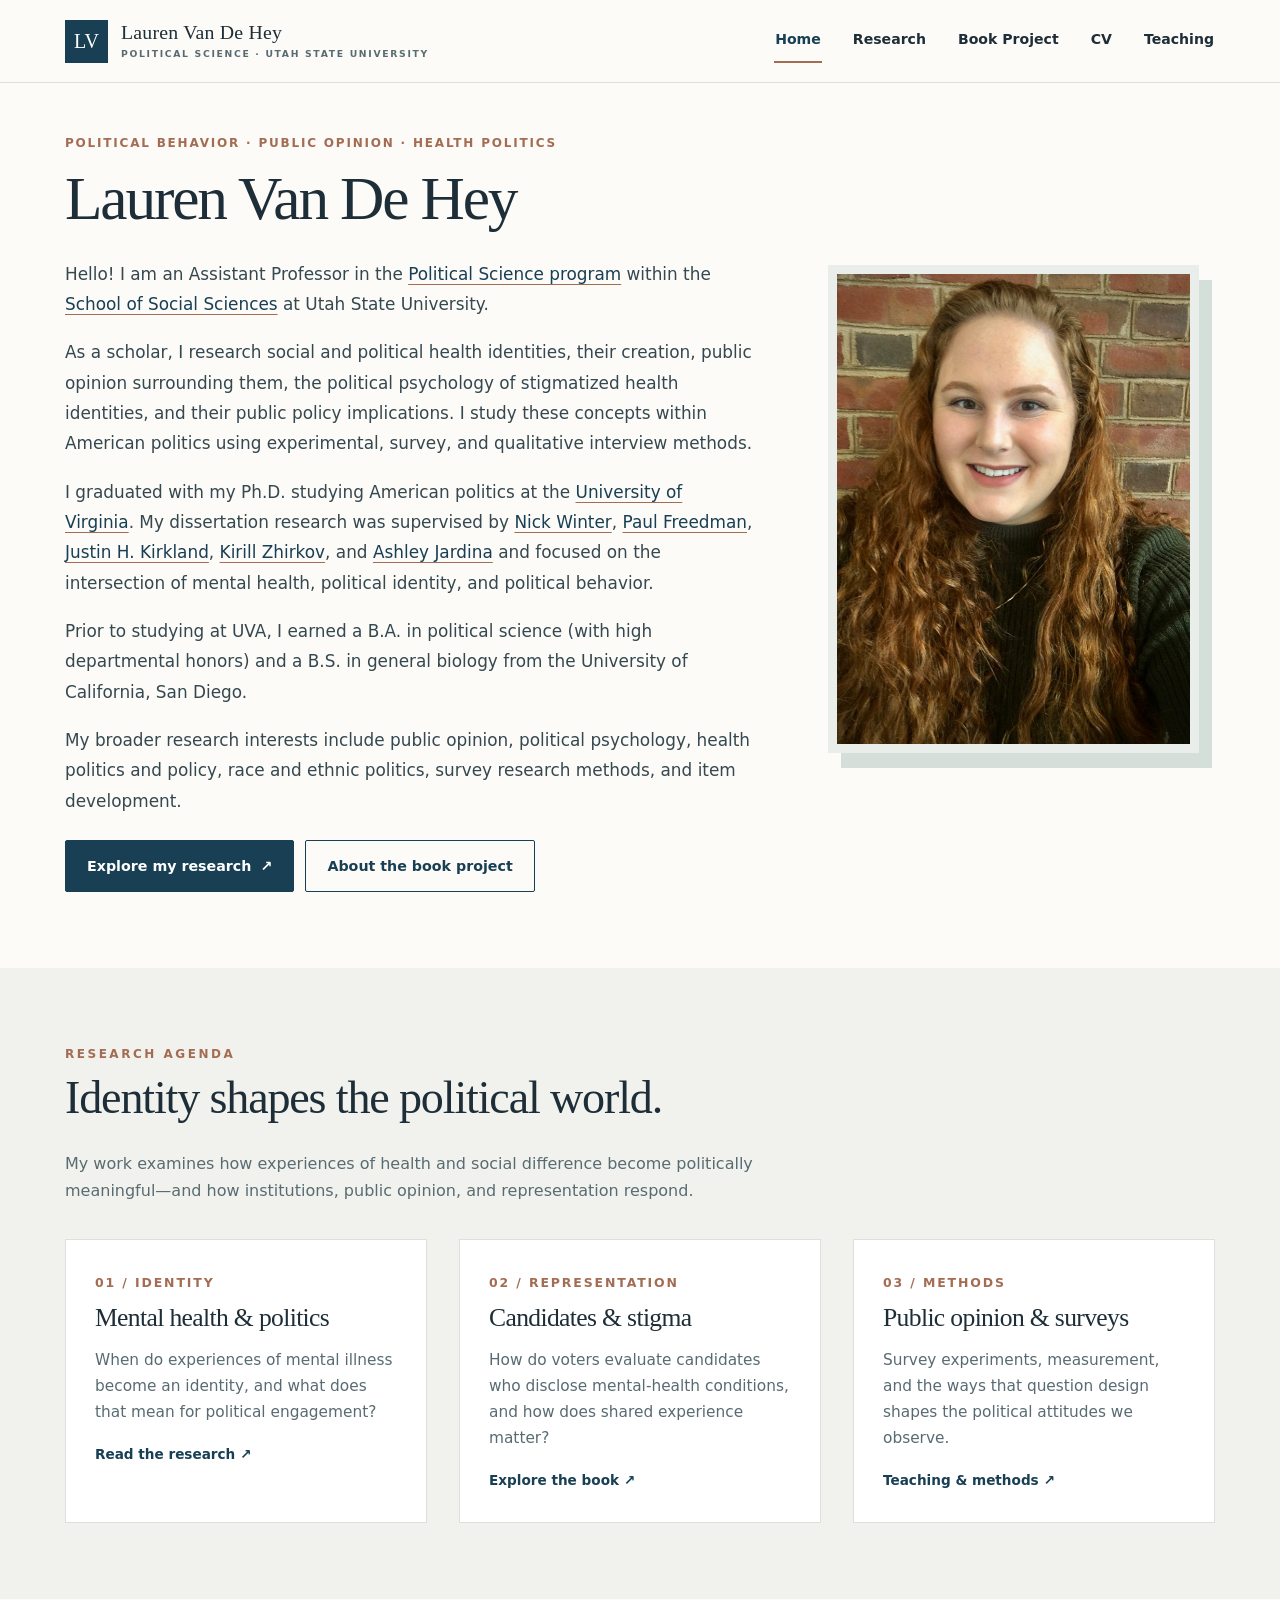
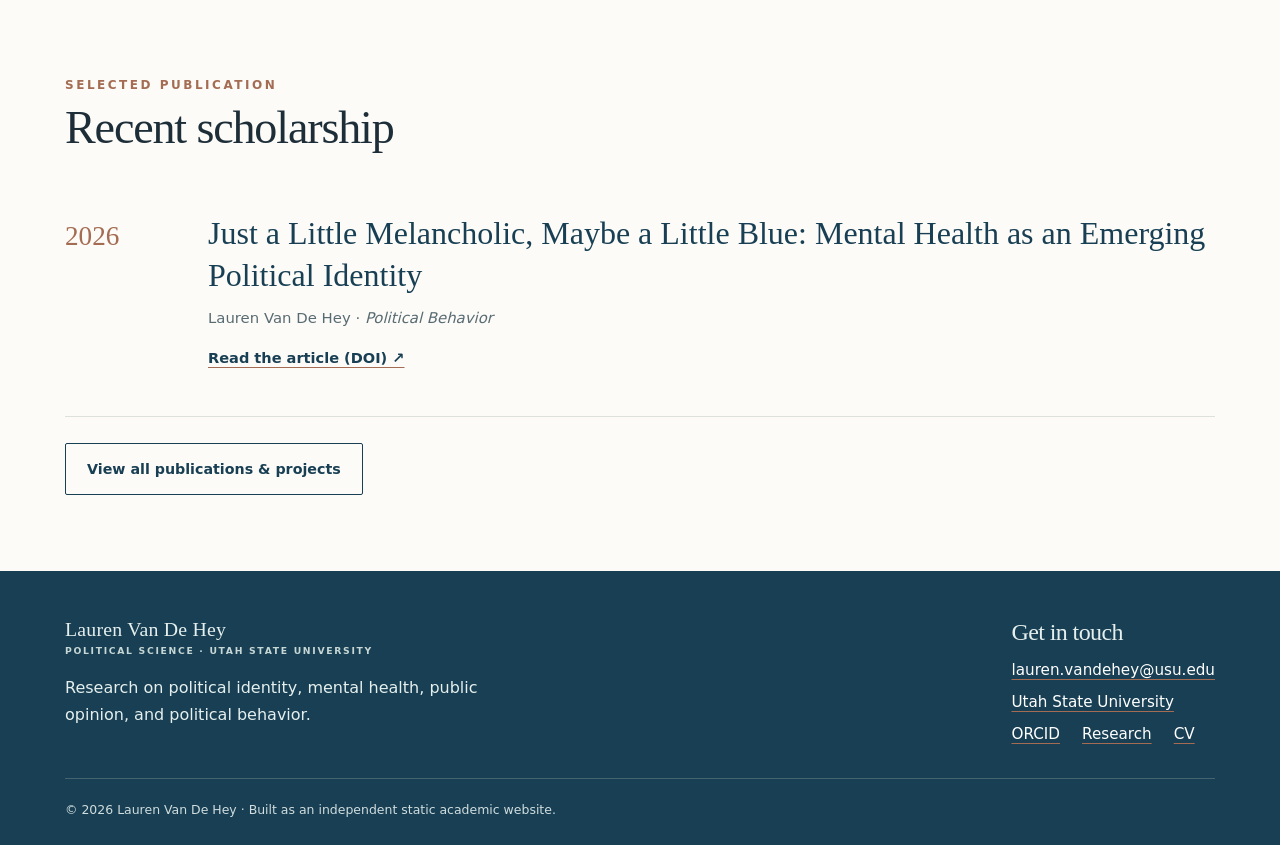
==== commit a436bbc4: "Add files via upload" ====
--- a/index.html
+++ b/index.html
@@ -27,9 +27,9 @@
 <div class="home-bio">
 <div class="eyebrow">Political behavior · Public opinion · Health politics</div>
 <h1>Lauren Van De Hey</h1>
-<div class="bio-copy"><p>Hello! I am an Assistant Professor in the <a href="https://catalog.usu.edu/programs/POLS">Political Science program</a> within the <a href="https://artsci.usu.edu/social-sciences/">School of Social Sciences</a> at <a href="https://www.usu.edu/">Utah State University</a>.</p>
+<div class="bio-copy"><p>Hello! I am an Assistant Professor in the <a href="https://chass.usu.edu/political-science/">Political Science program</a> within the <a href="https://artsci.usu.edu/social-sciences/">School of Social Sciences</a> at Utah State University.</p>
 <p>As a scholar, I research social and political health identities, their creation, public opinion surrounding them, the political psychology of stigmatized health identities, and their public policy implications. I study these concepts within American politics using experimental, survey, and qualitative interview methods.</p>
-<p>I graduated with my Ph.D. studying American politics at the <a href="https://www.virginia.edu/">University of Virginia</a>. My dissertation research was supervised by <a href="https://www.nicholasjgwinter.com/">Nick Winter</a>, <a href="https://politics.virginia.edu/freedman">Paul Freedman</a>, <a href="https://jhkirkla.com/">Justin H. Kirkland</a>, <a href="https://kirillzhirkov.me/">Kirill Zhirkov</a>, and <a href="https://batten.virginia.edu/people/ashley-jardina">Ashley Jardina</a> and focused on the intersection of mental health, political identity, and political behavior.</p>
+<p>I graduated with my Ph.D. studying American politics at the <a href="https://www.virginia.edu/">University of Virginia</a>. My dissertation research was supervised by <a href="https://www.nicholasjgwinter.com/">Nick Winter</a>, <a href="https://politics.virginia.edu/people/paul-freedman">Paul Freedman</a>, <a href="https://jhkirkla.com/">Justin H. Kirkland</a>, <a href="https://kirillzhirkov.me/">Kirill Zhirkov</a>, and <a href="https://batten.virginia.edu/people/ashley-jardina">Ashley Jardina</a> and focused on the intersection of mental health, political identity, and political behavior.</p>
 <p>Prior to studying at UVA, I earned a B.A. in political science (with high departmental honors) and a B.S. in general biology from the University of California, San Diego.</p>
 <p>My broader research interests include public opinion, political psychology, health politics and policy, race and ethnic politics, survey research methods, and item development.</p></div>
 <div class="actions"><a href="research.html" class="button">Explore my research <span aria-hidden="true">↗</span></a><a href="book.html" class="button outline">About the book project</a></div>
